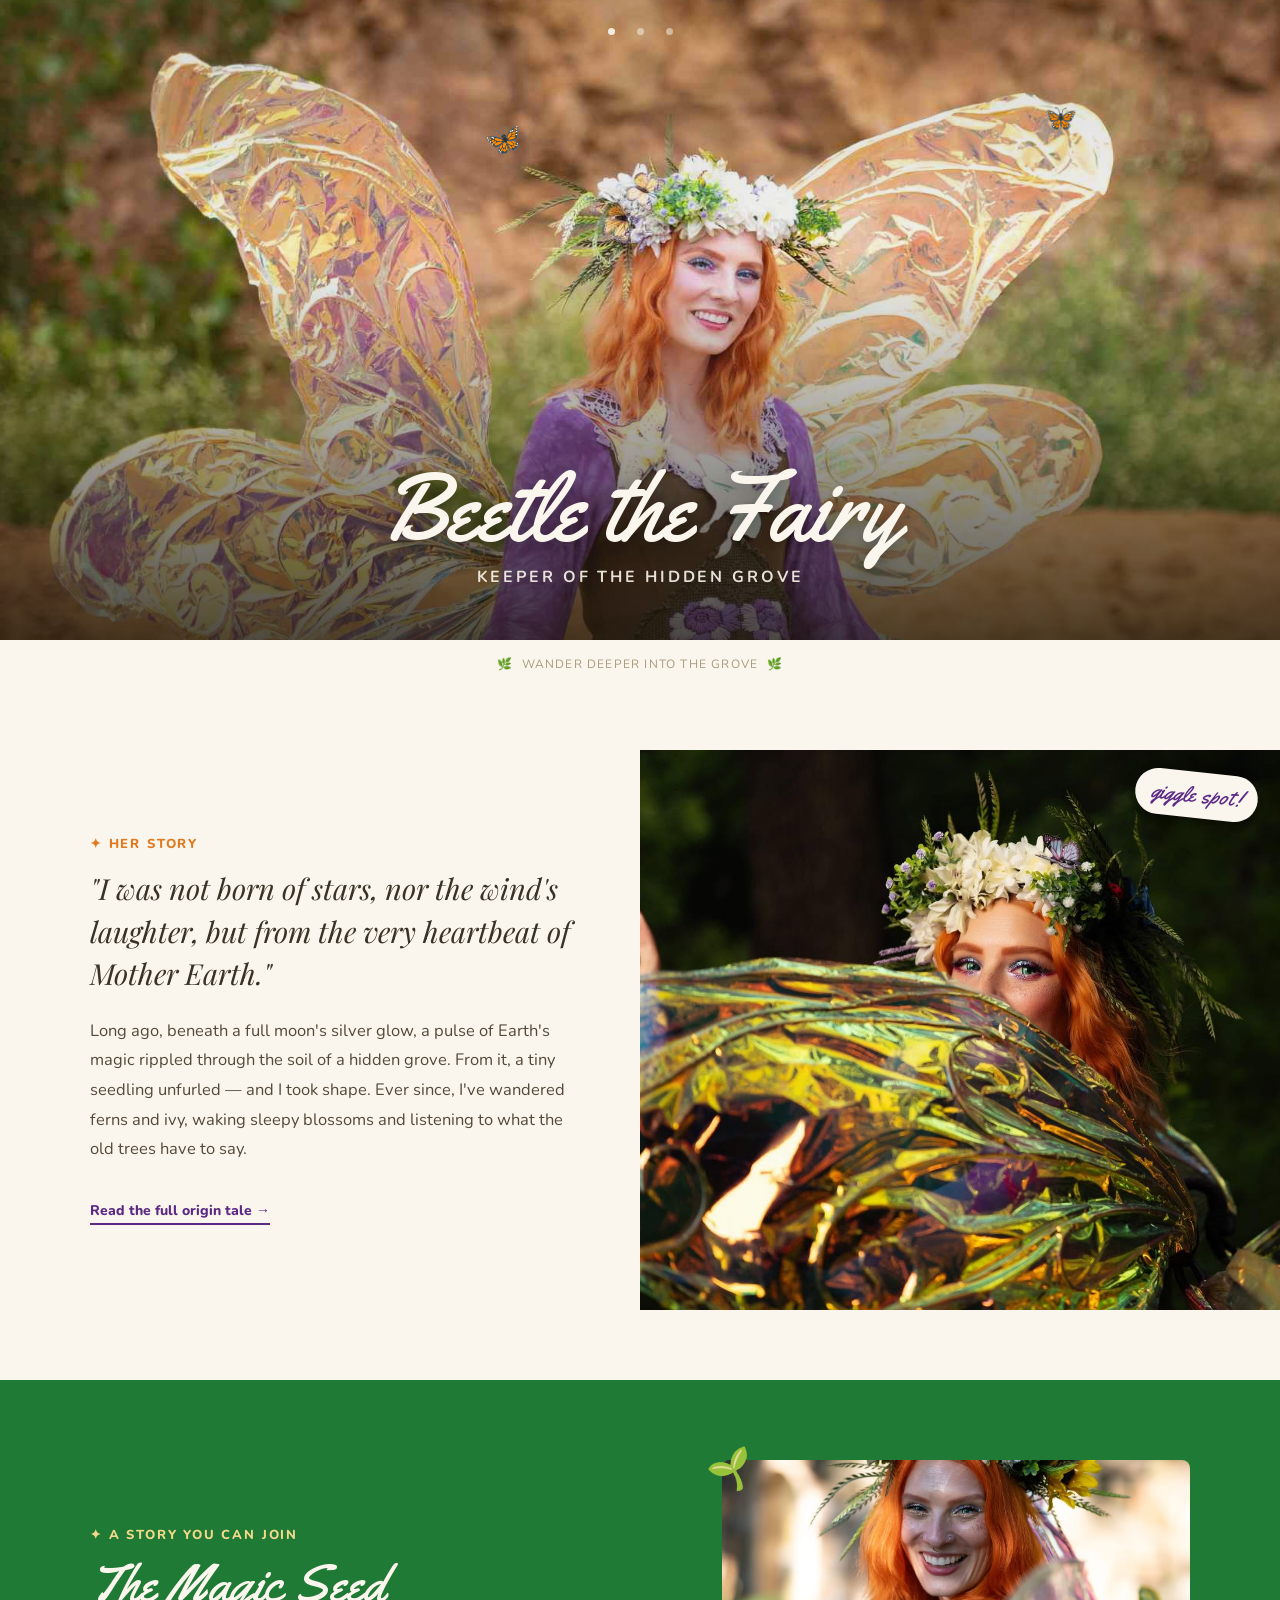
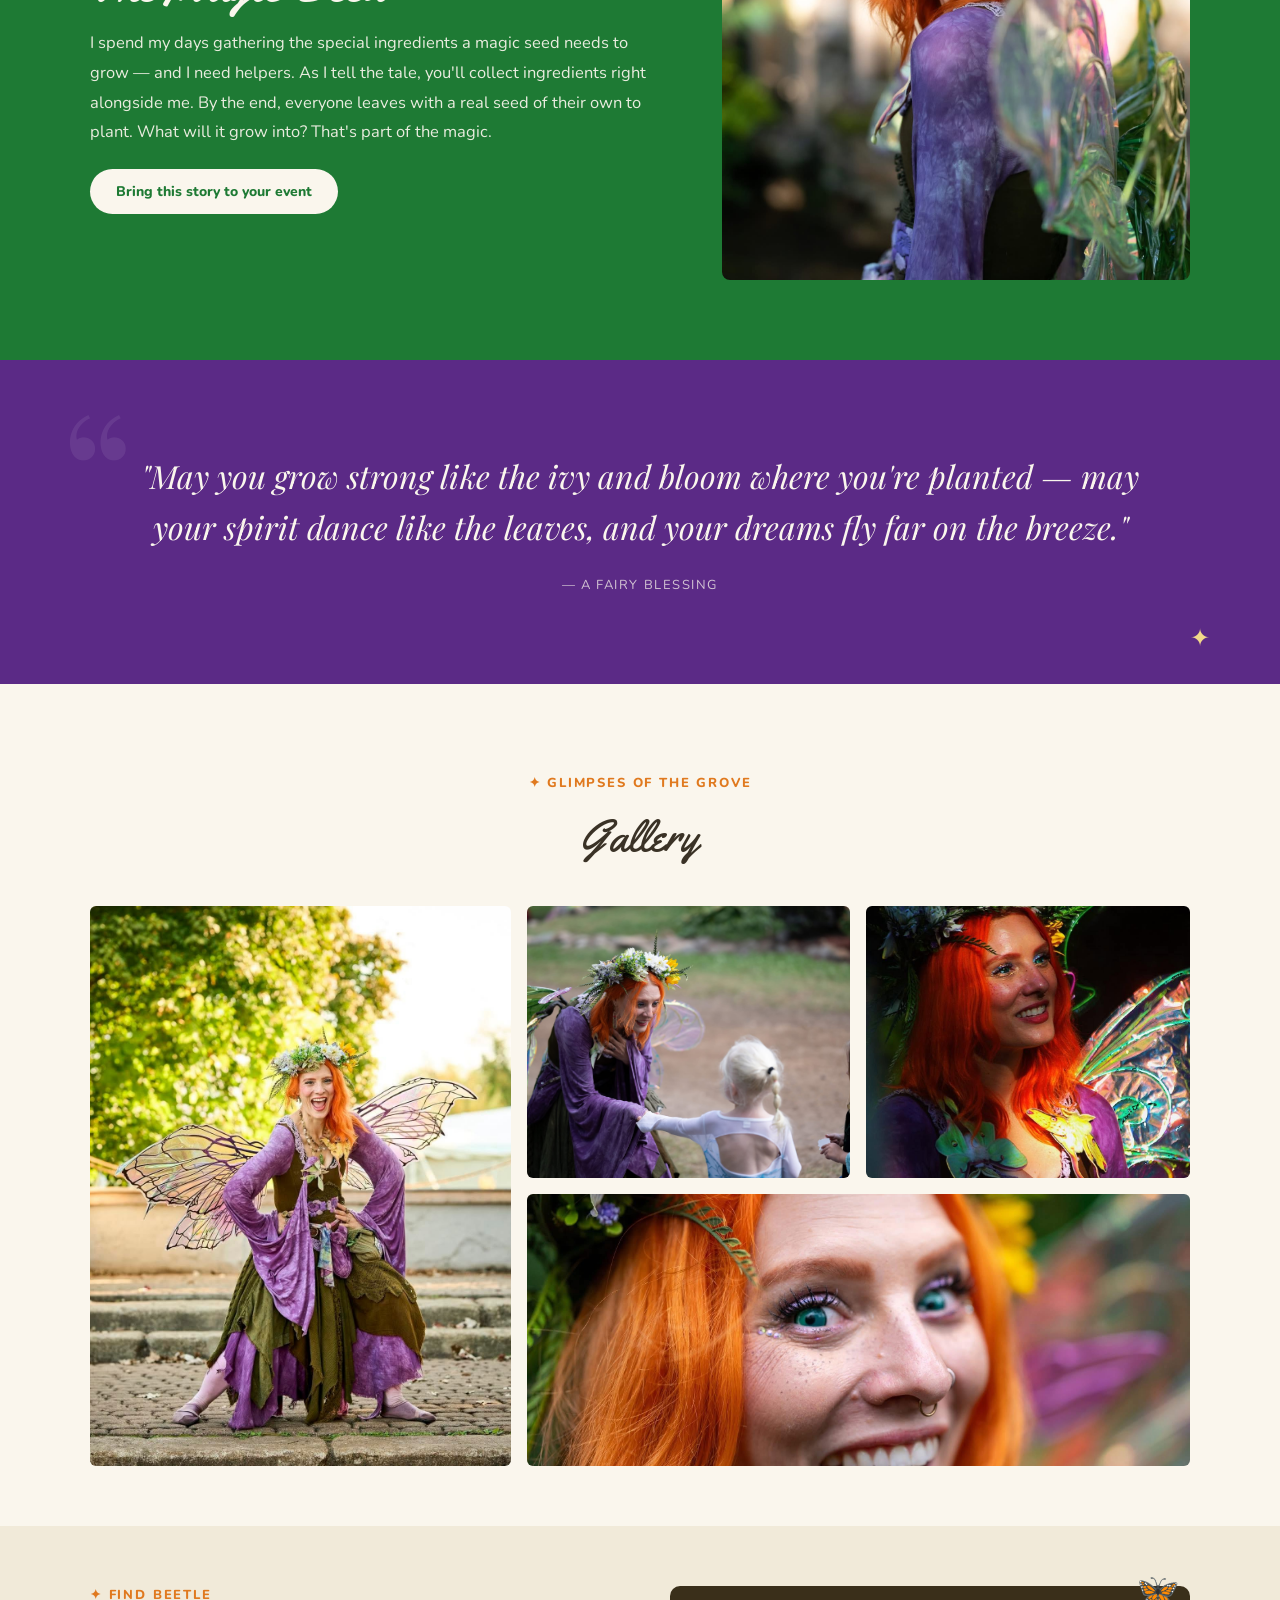
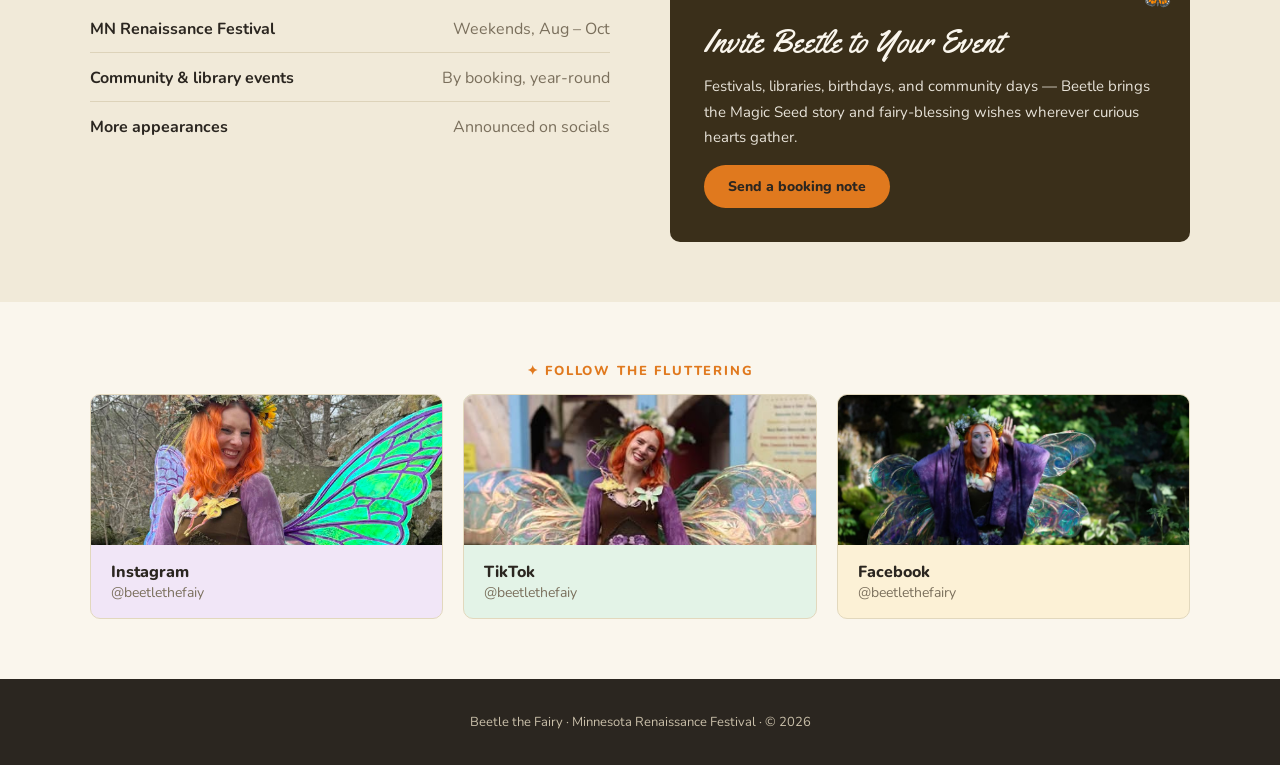
==== index.html @ 069ddfd3 "Initial commit" ====
<!DOCTYPE html>
<html lang="en">
<head>
<meta charset="utf-8">
<meta name="viewport" content="width=device-width, initial-scale=1">
<title>Beetle the Fairy · Keeper of the Hidden Grove</title>
<meta name="description" content="Beetle the Fairy — a whimsical storybook character at the Minnesota Renaissance Festival. Meet Beetle, join the Magic Seed story, and book her for your event.">
<link rel="preconnect" href="https://fonts.googleapis.com">
<link href="https://fonts.googleapis.com/css2?family=Yellowtail&family=Nunito:wght@400;600;700;800&family=Playfair+Display:ital@1&display=swap" rel="stylesheet">
<link rel="stylesheet" href="style.css">
</head>
<body>

<section class="hero">
  <img class="hero__bg" src="assets/beetle-wings.jpg" alt="Beetle the Fairy among ferns and wings">
  <div class="hero__overlay"></div>
  <div class="hero__dots">
    <span class="hero__dot" style="opacity:.9"></span>
    <span class="hero__dot" style="opacity:.5"></span>
    <span class="hero__dot" style="opacity:.5"></span>
  </div>

  <div class="butterfly" data-butterfly="1" style="top:120px; left:38%; font-size:30px;">
    <span class="butterfly__inner" style="transform:rotate(-10deg); animation:flutter 7.5s ease-in-out infinite .3s;">🦋</span>
  </div>
  <div class="butterfly" data-butterfly="2" style="top:100px; right:16%; font-size:26px;">
    <span class="butterfly__inner" style="transform:rotate(12deg); animation:flutter 8.2s ease-in-out infinite .8s;">🦋</span>
  </div>

  <div class="hero__text">
    <div class="hero__title">Beetle the Fairy</div>
    <div class="hero__subtitle">Keeper of the Hidden Grove</div>
  </div>
</section>

<div class="divider">
  <span>🌿</span>&nbsp; wander deeper into the grove &nbsp;<span>🌿</span>
</div>

<section class="story">
  <div class="story__left">
    <div class="eyebrow eyebrow--orange">✦ Her Story</div>
    <div class="story__quote">"I was not born of stars, nor the wind's laughter, but from the very heartbeat of Mother Earth."</div>
    <p class="story__body">Long ago, beneath a full moon's silver glow, a pulse of Earth's magic rippled through the soil of a hidden grove. From it, a tiny seedling unfurled — and I took shape. Ever since, I've wandered ferns and ivy, waking sleepy blossoms and listening to what the old trees have to say.</p>
    <a href="origin.html" class="link-underline">Read the full origin tale &rarr;</a>
  </div>
  <div class="story__right">
    <img class="story__img" src="assets/beetle-story.jpg" alt="Beetle the Fairy in profile among the ferns">
    <div class="story__badge">giggle spot!</div>
  </div>
</section>

<section class="seed">
  <div class="seed__left">
    <div class="eyebrow eyebrow--gold">✦ A Story You Can Join</div>
    <h2 class="seed__heading">The Magic Seed</h2>
    <p class="seed__body">I spend my days gathering the special ingredients a magic seed needs to grow — and I need helpers. As I tell the tale, you'll collect ingredients right alongside me. By the end, everyone leaves with a real seed of their own to plant. What will it grow into? That's part of the magic.</p>
    <a href="#booking" class="pill pill--cream">Bring this story to your event</a>
  </div>
  <div class="seed__right">
    <img class="seed__img" src="assets/beetle-side.jpg" alt="Beetle the Fairy telling the Magic Seed story">
    <div class="seed__icon">🌱</div>
  </div>
</section>

<section class="blessing">
  <div class="blessing__quote-mark">&ldquo;</div>
  <div class="blessing__sparkle">✦</div>
  <div class="blessing__text">"May you grow strong like the ivy and bloom where you're planted — may your spirit dance like the leaves, and your dreams fly far on the breeze."</div>
  <div class="blessing__attribution">— A Fairy Blessing</div>
</section>

<section class="gallery">
  <div class="eyebrow eyebrow--orange" style="text-align:center;">✦ Glimpses of the Grove</div>
  <h2 class="gallery__heading">Gallery</h2>
  <div class="gallery__grid">
    <button type="button" class="gallery__item gallery__item--a" data-lightbox-trigger>
      <img class="gallery__img" src="assets/beetle-fullbody.jpg" alt="Beetle the Fairy, full costume">
    </button>
    <button type="button" class="gallery__item gallery__item--b" data-lightbox-trigger>
      <img class="gallery__img" src="assets/beetle-elsa.jpg" alt="Beetle the Fairy with a young guest">
    </button>
    <button type="button" class="gallery__item gallery__item--c" data-lightbox-trigger>
      <img class="gallery__img" src="assets/beetle-profile.jpg" alt="Beetle the Fairy, profile portrait">
    </button>
    <button type="button" class="gallery__item gallery__item--d" data-lightbox-trigger>
      <img class="gallery__img" src="assets/beetle-side2.jpg" alt="Beetle the Fairy among the trees">
    </button>
  </div>
</section>

<div class="lightbox" id="lightbox" role="dialog" aria-modal="true" aria-label="Gallery image viewer" hidden>
  <button type="button" class="lightbox__close" id="lightbox-close" aria-label="Close">&times;</button>
  <button type="button" class="lightbox__nav lightbox__nav--prev" id="lightbox-prev" aria-label="Previous image">&larr;</button>
  <img class="lightbox__img" id="lightbox-img" src="" alt="">
  <button type="button" class="lightbox__nav lightbox__nav--next" id="lightbox-next" aria-label="Next image">&rarr;</button>
</div>

<section class="find">
  <div class="find__left">
    <div class="eyebrow eyebrow--orange">✦ Find Beetle</div>
    <div class="find__list">
      <div class="find__row">
        <span class="find__label">MN Renaissance Festival</span>
        <span class="find__value">Weekends, Aug – Oct</span>
      </div>
      <div class="find__row">
        <span class="find__label">Community &amp; library events</span>
        <span class="find__value">By booking, year-round</span>
      </div>
      <div class="find__row find__row--last">
        <span class="find__label">More appearances</span>
        <span class="find__value">Announced on socials</span>
      </div>
    </div>
  </div>
  <div class="booking" id="booking">
    <div class="butterfly" data-butterfly="3" style="top:-18px; right:14px; font-size:34px;">
      <span class="butterfly__inner" style="transform:rotate(14deg); animation:flutter 7.8s ease-in-out infinite;">🦋</span>
    </div>
    <div class="booking__heading">Invite Beetle to Your Event</div>
    <p class="booking__body">Festivals, libraries, birthdays, and community days — Beetle brings the Magic Seed story and fairy-blessing wishes wherever curious hearts gather.</p>
    <a href="#" id="booking-cta" class="pill pill--orange">Send a booking note</a>
  </div>
</section>

<section class="social">
  <div class="eyebrow eyebrow--orange" style="text-align:center;">✦ Follow the Fluttering</div>
  <div class="social__grid">
    <a href="#" id="social-instagram" class="social__card">
      <img src="assets/beetle-social-instagram.jpg" alt="Beetle the Fairy on Instagram">
      <div class="social__info">
        <div class="social__platform">Instagram</div>
        <div class="social__handle" id="social-instagram-handle"></div>
      </div>
    </a>
    <a href="#" id="social-tiktok" class="social__card">
      <img src="assets/beetle-social-tiktok.jpg" alt="Beetle the Fairy on TikTok">
      <div class="social__info">
        <div class="social__platform">TikTok</div>
        <div class="social__handle" id="social-tiktok-handle"></div>
      </div>
    </a>
    <a href="#" id="social-facebook" class="social__card">
      <img src="assets/beetle-social-facebook.jpg" alt="Beetle the Fairy on Facebook">
      <div class="social__info">
        <div class="social__platform">Facebook</div>
        <div class="social__handle" id="social-facebook-handle"></div>
      </div>
    </a>
  </div>
</section>

<footer class="footer">Beetle the Fairy &middot; Minnesota Renaissance Festival &middot; © 2026</footer>

<script src="config.js"></script>
<script src="script.js"></script>
</body>
</html>
---- style.css ----
:root {
  --cream: #FAF6ED;
  --body-text: #2B2620;
  --muted-1: #54493a;
  --muted-2: #7a6f5c;
  --muted-3: #a89a7c;
  --purple: #5B2A86;
  --orange: #E0791E;
  --green: #1E7A34;
  --gold: #F2D98A;
  --wood: #3a2f1a;
  --warm-gray: #F1EAD9;
  --hairline: #ddd3ba;
  --border: #e2d8bd;
  --footer-bg: #2B2620;
  --footer-text: #c9bfa9;
}

* { box-sizing: border-box; }

body {
  margin: 0;
  background: var(--cream);
  color: var(--body-text);
  font-family: 'Nunito', sans-serif;
  overflow-x: hidden;
}

a { color: var(--purple); text-decoration: none; }
a:hover { color: var(--orange); }

img { display: block; max-width: 100%; }

.eyebrow {
  font-size: 13px;
  letter-spacing: .14em;
  text-transform: uppercase;
  font-weight: 800;
  margin-bottom: 14px;
}
.eyebrow--orange { color: var(--orange); }
.eyebrow--gold { color: var(--gold); }

.pill {
  display: inline-block;
  font-weight: 800;
  font-size: 14px;
  padding: 13px 26px;
  border-radius: 100px;
  transition: transform .2s ease;
}
.pill--cream { background: var(--cream); color: var(--green); }
.pill--orange { background: var(--orange); color: var(--body-text); padding: 12px 24px; }
.pill--cream:hover { transform: scale(1.06) rotate(-2deg); color: var(--green); }
.pill--orange:hover { transform: scale(1.06) rotate(2deg); color: var(--body-text); }

.link-underline {
  display: inline-block;
  margin-top: 20px;
  font-weight: 800;
  font-size: 14px;
  color: var(--purple);
  border-bottom: 2px solid var(--purple);
  padding-bottom: 3px;
}
.link-underline:hover { color: var(--orange); border-bottom-color: var(--orange); }

/* Animations */
@keyframes twinkle {
  0%, 100% { opacity: .25; transform: scale(.8) rotate(0deg); }
  50% { opacity: 1; transform: scale(1.15) rotate(20deg); }
}
@keyframes bob {
  0%, 100% { transform: translateY(0) rotate(-4deg); }
  50% { transform: translateY(-8px) rotate(4deg); }
}
@keyframes flutter {
  0%   { transform: translate(0,0)       rotate(-6deg) scaleX(1); }
  12%  { transform: translate(3px,-10px) rotate(2deg)  scaleX(.82); }
  24%  { transform: translate(8px,-16px) rotate(8deg)  scaleX(1); }
  38%  { transform: translate(6px,-8px)  rotate(-3deg) scaleX(.85); }
  50%  { transform: translate(10px,-22px) rotate(6deg) scaleX(1); }
  64%  { transform: translate(4px,-14px) rotate(-8deg) scaleX(.82); }
  78%  { transform: translate(-2px,-20px) rotate(3deg) scaleX(1); }
  90%  { transform: translate(2px,-6px)  rotate(-4deg) scaleX(.9); }
  100% { transform: translate(0,0)       rotate(-6deg) scaleX(1); }
}
@keyframes flyAway {
  0%   { transform: translate(0,0)        rotate(0deg);  opacity: 1; }
  15%  { transform: translate(24px,-26px)  rotate(12deg); opacity: 1; }
  30%  { transform: translate(50px,-68px)  rotate(-10deg); opacity: 1; }
  45%  { transform: translate(75px,-118px) rotate(16deg); opacity: .95; }
  60%  { transform: translate(115px,-175px) rotate(-6deg); opacity: .85; }
  75%  { transform: translate(165px,-235px) rotate(20deg); opacity: .55; }
  90%  { transform: translate(220px,-300px) rotate(-8deg); opacity: .22; }
  100% { transform: translate(280px,-360px) rotate(28deg); opacity: 0; }
}

/* Butterfly interaction */
.butterfly {
  position: absolute;
  cursor: pointer;
  animation: none;
}
.butterfly__inner {
  display: inline-block;
  transform-origin: 50% 60%;
}
.butterfly.flown {
  pointer-events: none;
  cursor: default;
  animation: flyAway 2.6s ease-in forwards;
}
.butterfly.flown .butterfly__inner {
  animation: flutter .9s ease-in-out infinite !important;
}

/* Hero */
.hero {
  position: relative;
  height: 640px;
  background: var(--wood);
  overflow: hidden;
}
.hero__bg {
  position: absolute;
  inset: 0;
  width: 100%;
  height: 100%;
  object-fit: cover;
  object-position: 50% 20%;
}
.hero__overlay {
  position: absolute;
  inset: 0;
  background: linear-gradient(180deg, rgba(20,15,5,.15) 0%, rgba(20,15,5,.05) 40%, rgba(20,15,5,.75) 100%);
}
.hero__dots {
  position: absolute;
  top: 28px;
  left: 0;
  right: 0;
  display: flex;
  justify-content: center;
  gap: 22px;
}
.hero__dot {
  width: 7px;
  height: 7px;
  border-radius: 50%;
  background: var(--cream);
}
.hero__text {
  position: absolute;
  bottom: 52px;
  left: 0;
  right: 0;
  text-align: center;
  color: var(--cream);
}
.hero__title {
  font-family: 'Yellowtail', cursive;
  font-size: 96px;
  line-height: 1;
  text-shadow: 0 4px 18px rgba(0,0,0,.35);
}
.hero__subtitle {
  font-size: 16px;
  letter-spacing: .18em;
  text-transform: uppercase;
  font-weight: 700;
  margin-top: 10px;
  opacity: .9;
}

/* Divider */
.divider {
  text-align: center;
  padding: 16px 0 8px;
  font-size: 12px;
  letter-spacing: .1em;
  color: var(--muted-3);
  text-transform: uppercase;
}

/* Her Story */
.story {
  display: grid;
  grid-template-columns: 1fr 1fr;
  padding: 70px 0;
  align-items: center;
}
.story__left { padding: 0 70px 0 90px; }
.story__quote {
  font-family: 'Playfair Display', serif;
  font-style: italic;
  font-size: 29px;
  line-height: 1.45;
  color: #3a3226;
}
.story__body {
  font-size: 16.5px;
  line-height: 1.8;
  color: var(--muted-1);
  margin-top: 22px;
}
.story__right { position: relative; overflow: hidden; }
.story__img {
  width: 100%;
  height: 560px;
  object-fit: cover;
  transition: transform .5s ease;
}
.story__right:hover .story__img { transform: scale(1.04) rotate(-1deg); }
.story__badge {
  position: absolute;
  top: 22px;
  right: 22px;
  background: var(--cream);
  color: var(--purple);
  font-family: 'Yellowtail', cursive;
  font-size: 22px;
  padding: 8px 16px;
  border-radius: 100px;
  transform: rotate(6deg);
  box-shadow: 0 6px 16px rgba(0,0,0,.2);
}

/* Magic Seed */
.seed {
  background: var(--green);
  color: var(--cream);
  padding: 80px 90px;
  display: grid;
  grid-template-columns: 1.1fr .9fr;
  gap: 60px;
  align-items: center;
}
.seed__heading {
  font-family: 'Yellowtail', cursive;
  font-weight: normal;
  font-size: 52px;
  line-height: 1;
  margin: 0 0 18px;
}
.seed__body { font-size: 16.5px; line-height: 1.8; opacity: .92; margin: 0; }
.seed__left .pill { margin-top: 22px; }
.seed__right { position: relative; }
.seed__img { width: 100%; height: 420px; object-fit: cover; border-radius: 8px; }
.seed__icon {
  position: absolute;
  top: -14px;
  left: -14px;
  font-size: 38px;
  transform: rotate(-18deg);
  animation: bob 3s ease-in-out infinite;
}

/* Blessing */
.blessing {
  background: var(--purple);
  color: var(--cream);
  text-align: center;
  padding: 90px 140px;
  position: relative;
  overflow: hidden;
}
.blessing__quote-mark {
  position: absolute;
  top: 20px;
  left: 60px;
  font-family: 'Playfair Display', serif;
  font-size: 180px;
  color: rgba(255,255,255,.08);
  line-height: 1;
}
.blessing__sparkle {
  position: absolute;
  bottom: 30px;
  right: 70px;
  font-size: 24px;
  color: var(--gold);
  animation: twinkle 3s ease-in-out infinite;
}
.blessing__text {
  font-family: 'Playfair Display', serif;
  font-style: italic;
  font-size: 32px;
  line-height: 1.6;
  position: relative;
}
.blessing__attribution {
  margin-top: 24px;
  font-size: 13px;
  letter-spacing: .12em;
  text-transform: uppercase;
  opacity: .75;
  position: relative;
}

/* Gallery */
.gallery { padding: 90px 90px 60px; }
.gallery__heading {
  font-family: 'Yellowtail', cursive;
  font-weight: normal;
  font-size: 44px;
  text-align: center;
  color: #3a3226;
  margin: 0 0 40px;
}
.gallery__grid {
  display: grid;
  grid-template-columns: 1.3fr 1fr 1fr;
  grid-template-rows: 1fr 1fr;
  gap: 16px;
  height: 560px;
}
.gallery__item {
  display: block;
  width: 100%;
  height: 100%;
  min-height: 0;
  padding: 0;
  border: 0;
  background: none;
  border-radius: 6px;
  overflow: hidden;
  cursor: pointer;
}
.gallery__img {
  width: 100%;
  height: 100%;
  min-height: 0;
  object-fit: cover;
  display: block;
  transition: transform .35s ease;
}
.gallery__item--a { grid-row: 1 / 3; }
.gallery__item--d { grid-column: 2 / 4; }
.gallery__item--a:hover .gallery__img { transform: scale(1.03) rotate(-1deg); }
.gallery__item--b:hover .gallery__img { transform: scale(1.05) rotate(1deg); }
.gallery__item--c:hover .gallery__img { transform: scale(1.05) rotate(-1deg); }
.gallery__item--d:hover .gallery__img { transform: scale(1.02) rotate(.5deg); }

/* Lightbox */
.lightbox {
  position: fixed;
  inset: 0;
  z-index: 1000;
  display: flex;
  align-items: center;
  justify-content: center;
  background: rgba(20,15,5,.9);
  animation: lightboxFade .2s ease;
}
.lightbox[hidden] { display: none; }
@keyframes lightboxFade {
  from { opacity: 0; }
  to { opacity: 1; }
}
.lightbox__img {
  max-width: min(88vw, 1100px);
  max-height: 86vh;
  border-radius: 6px;
  box-shadow: 0 20px 60px rgba(0,0,0,.5);
}
.lightbox__close,
.lightbox__nav {
  position: absolute;
  border: 0;
  background: rgba(250,246,237,.12);
  color: var(--cream);
  cursor: pointer;
  display: flex;
  align-items: center;
  justify-content: center;
  transition: background .2s ease, transform .2s ease;
}
.lightbox__close:hover,
.lightbox__nav:hover {
  background: rgba(250,246,237,.24);
}
.lightbox__close {
  top: 24px;
  right: 24px;
  width: 44px;
  height: 44px;
  border-radius: 50%;
  font-size: 30px;
  line-height: 1;
}
.lightbox__nav {
  top: 50%;
  transform: translateY(-50%);
  width: 52px;
  height: 52px;
  border-radius: 50%;
  font-size: 24px;
}
.lightbox__nav:hover { transform: translateY(-50%) scale(1.08); }
.lightbox__nav--prev { left: 24px; }
.lightbox__nav--next { right: 24px; }

/* Find + Booking */
.find {
  padding: 60px 90px;
  background: var(--warm-gray);
  display: grid;
  grid-template-columns: 1fr 1fr;
  gap: 60px;
}
.find__list { display: flex; flex-direction: column; gap: 14px; }
.find__row {
  display: flex;
  justify-content: space-between;
  border-bottom: 1px solid var(--hairline);
  padding-bottom: 12px;
}
.find__row--last { border-bottom: none; padding-bottom: 0; }
.find__label { font-weight: 700; }
.find__value { color: var(--muted-2); }

.booking {
  background: var(--wood);
  color: var(--cream);
  border-radius: 10px;
  padding: 34px;
  position: relative;
  overflow: visible;
}
.booking__heading {
  font-family: 'Yellowtail', cursive;
  font-size: 32px;
  margin-bottom: 10px;
}
.booking__body { font-size: 15px; line-height: 1.7; opacity: .9; margin: 0; }
.booking .pill { margin-top: 14px; }

/* Social */
.social { padding: 60px 90px; text-align: center; }
.social__grid {
  display: grid;
  grid-template-columns: 1fr 1fr 1fr;
  gap: 20px;
}
.social__card {
  color: inherit;
  border: 1px solid var(--border);
  border-radius: 10px;
  overflow: hidden;
  background: var(--cream);
  display: block;
  transition: transform .25s ease;
}
.social__card:hover { transform: translateY(-5px) rotate(-1deg); }
.social__grid a:nth-child(2):hover { transform: translateY(-5px) rotate(1deg); }
.social__grid a:nth-child(1) { background: #F1E6F7; }
.social__grid a:nth-child(2) { background: #E3F3E7; }
.social__grid a:nth-child(3) { background: #FCF1D6; }
.social__card img { width: 100%; height: 150px; object-fit: cover; }
.social__info { padding: 16px 20px; text-align: left; }
.social__platform { font-weight: 800; }
.social__handle { color: var(--muted-2); font-size: 14px; }

/* Footer */
.footer {
  background: var(--footer-bg);
  color: var(--footer-text);
  text-align: center;
  padding: 34px;
  font-size: 13px;
}

/* Origin page */
.page-header {
  padding: 60px 90px 20px;
  text-align: center;
}
.page-header__back {
  display: inline-block;
  margin-bottom: 24px;
  font-weight: 800;
  font-size: 14px;
}
.page-header__title {
  font-family: 'Yellowtail', cursive;
  font-size: 64px;
  color: #3a3226;
  margin: 0;
}
.origin-body {
  max-width: 720px;
  margin: 0 auto;
  padding: 20px 90px 90px;
  font-size: 16.5px;
  line-height: 1.8;
  color: var(--muted-1);
}
.origin-body p { margin: 0 0 22px; }
.origin-body .story__quote { margin-bottom: 30px; }

/* Tablet: social cards go horizontal, photo on the left */
@media (min-width: 769px) and (max-width: 1024px) {
  .social__grid { grid-template-columns: 1fr 1fr; gap: 16px; }
  .social__card { display: flex; flex-direction: row; height: 140px; }
  .social__card img { width: 140px; height: 100%; flex-shrink: 0; }
  .social__info { flex: 1; display: flex; flex-direction: column; justify-content: center; min-width: 0; }
}

/* Responsive */
@media (max-width: 768px) {
  .hero { height: 480px; }
  .hero__title { font-size: 52px; }
  .hero__subtitle { font-size: 13px; }
  .hero__text { bottom: 32px; }

  .story,
  .seed,
  .find {
    grid-template-columns: 1fr;
  }
  .story__left { padding: 0 24px 32px; }
  .story__right { order: -1; }
  .story__img { height: 320px; }

  .seed { padding: 48px 24px; gap: 32px; }
  .seed__heading { font-size: 38px; }
  .seed__img { height: 280px; }

  .blessing { padding: 60px 24px; }
  .blessing__text { font-size: 24px; }
  .blessing__quote-mark { font-size: 110px; }

  .gallery { padding: 48px 20px 40px; }
  .gallery__grid {
    grid-template-columns: 1fr 1fr;
    grid-template-rows: auto auto auto;
    height: auto;
  }
  .gallery__item { height: 220px; }
  .gallery__item--a { grid-row: auto; grid-column: 1 / 3; }
  .gallery__item--d { grid-column: 1 / 3; }

  .lightbox__nav { font-size: 22px; width: 40px; height: 40px; }
  .lightbox__close { font-size: 28px; }

  .find { padding: 40px 24px; gap: 40px; }

  .social { padding: 40px 20px; }
  .social__grid { grid-template-columns: 1fr; gap: 14px; }
  .social__card { display: flex; flex-direction: row; height: 110px; }
  .social__card img { width: 110px; height: 100%; flex-shrink: 0; }
  .social__info { flex: 1; display: flex; flex-direction: column; justify-content: center; min-width: 0; padding: 12px 16px; }

  .page-header, .origin-body { padding-left: 24px; padding-right: 24px; }
  .page-header__title { font-size: 44px; }
}
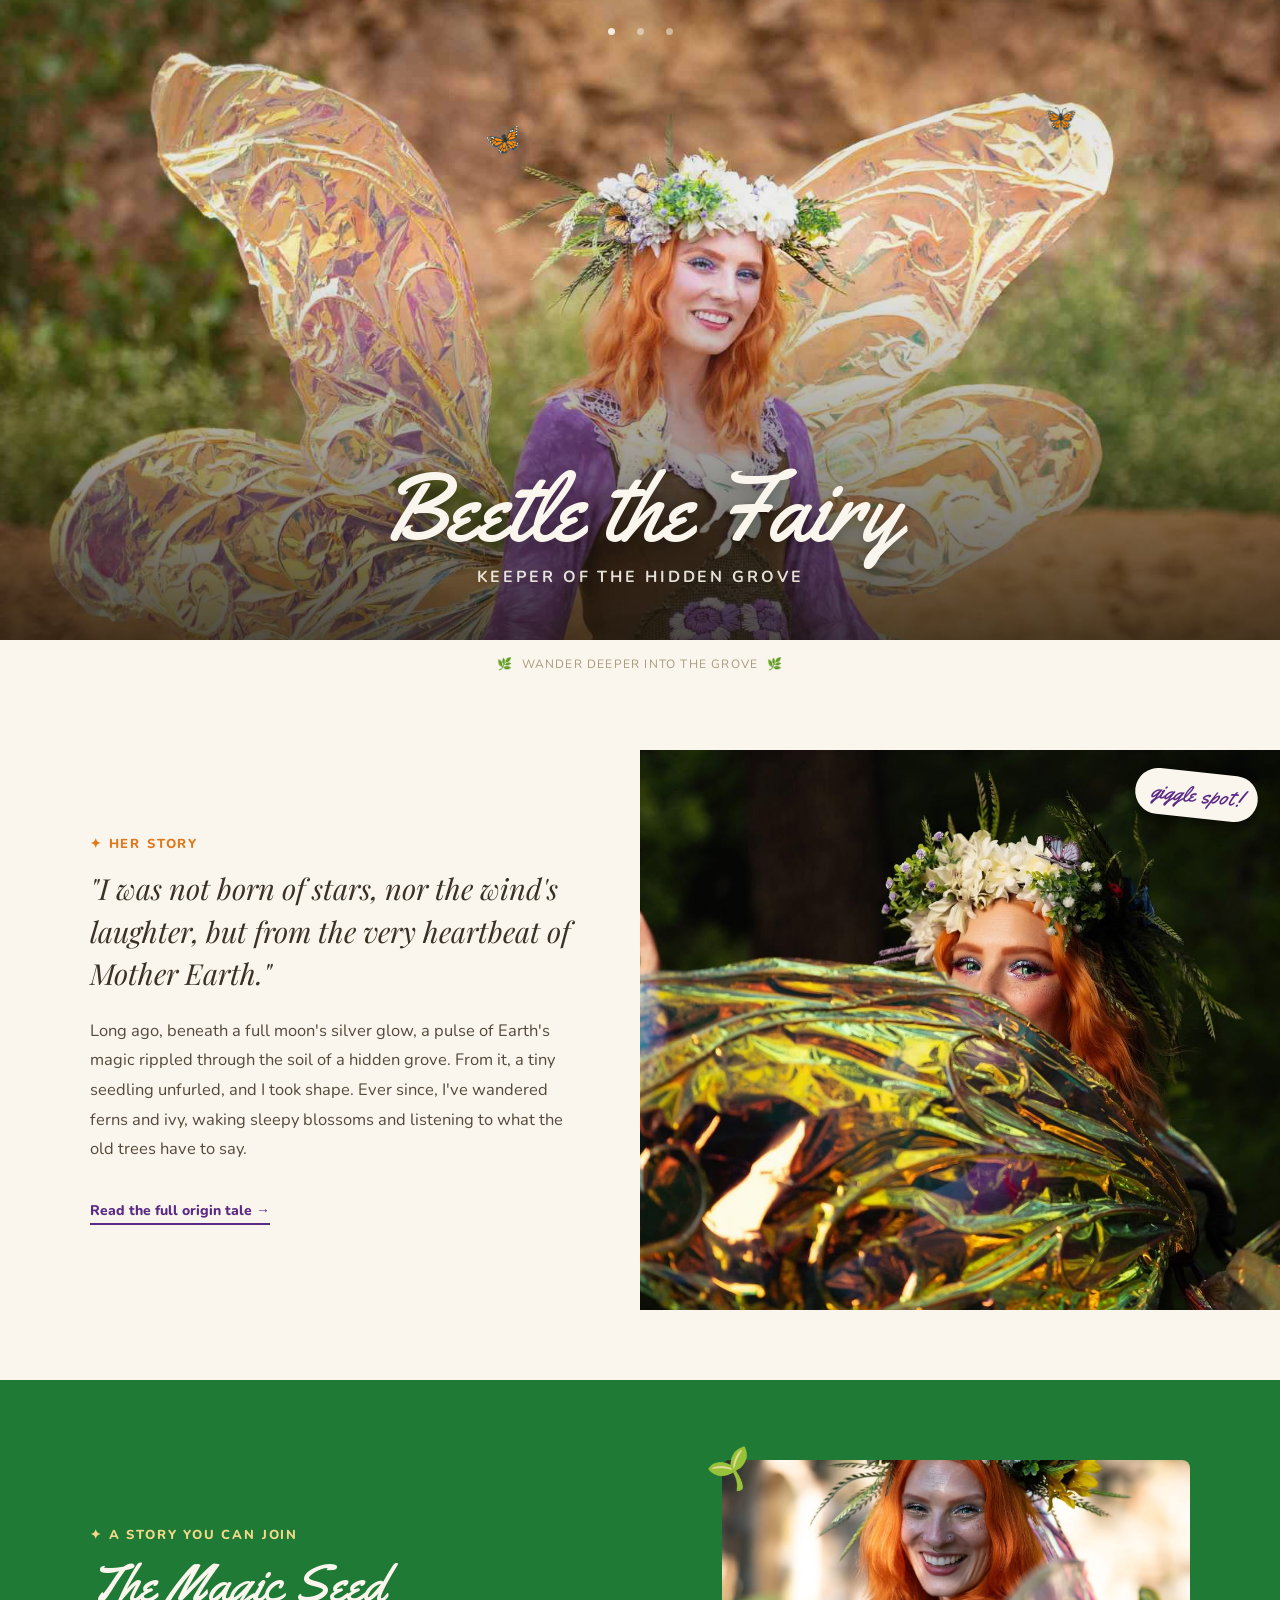
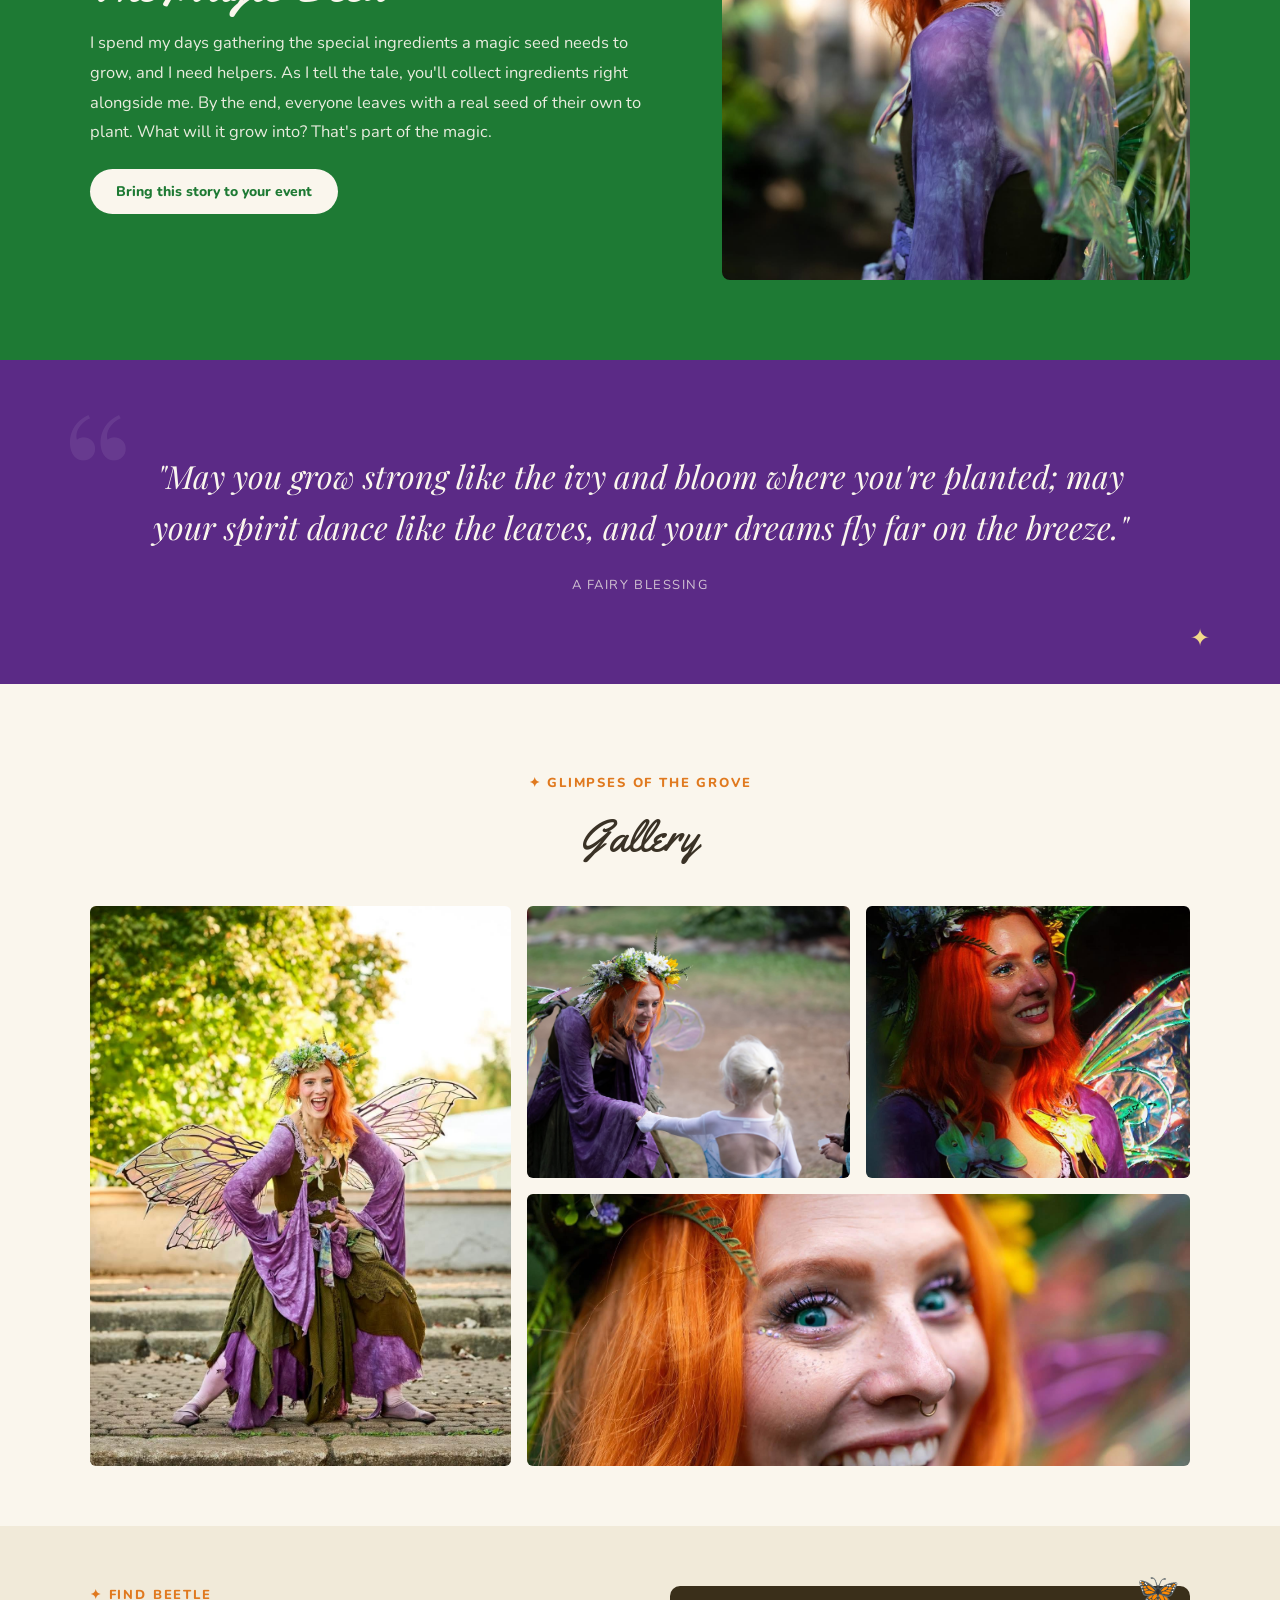
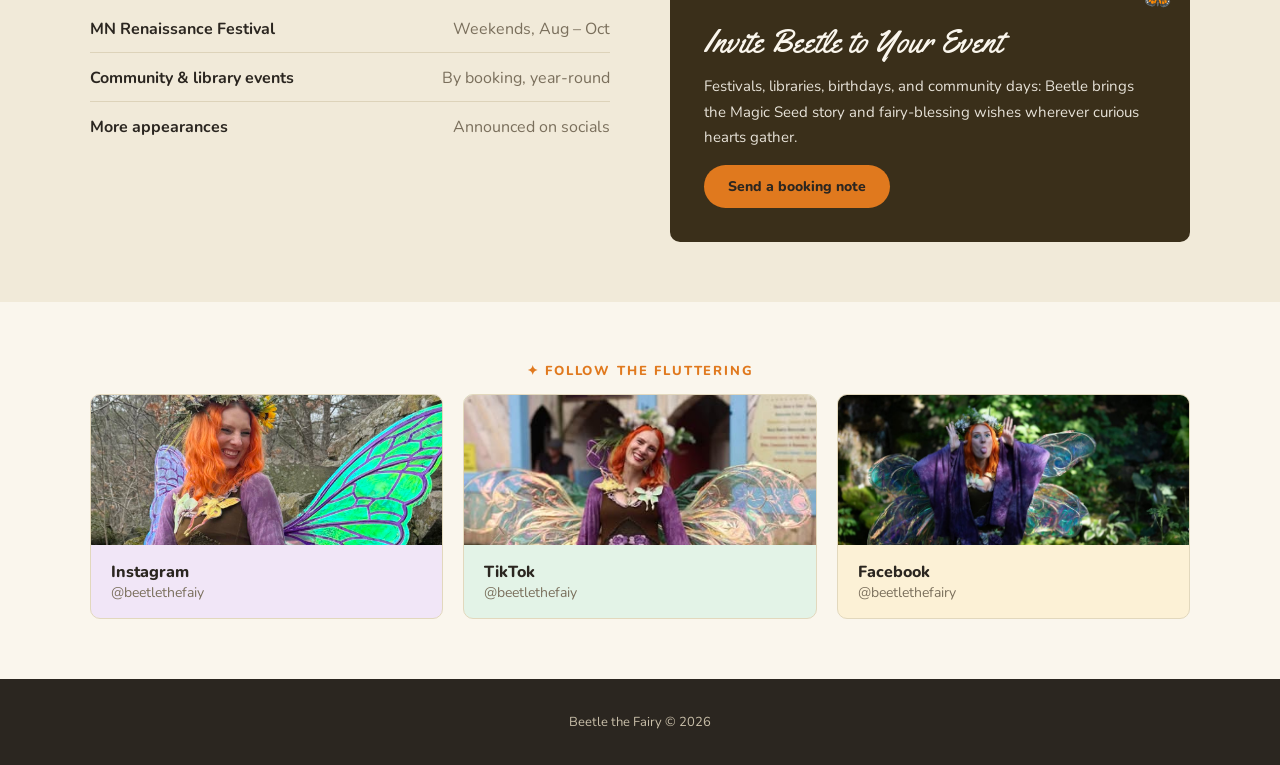
==== commit 893e33aa: "Color Tweeks" ====
--- a/index.html
+++ b/index.html
@@ -4,7 +4,7 @@
 <meta charset="utf-8">
 <meta name="viewport" content="width=device-width, initial-scale=1">
 <title>Beetle the Fairy · Keeper of the Hidden Grove</title>
-<meta name="description" content="Beetle the Fairy — a whimsical storybook character at the Minnesota Renaissance Festival. Meet Beetle, join the Magic Seed story, and book her for your event.">
+<meta name="description" content="Beetle the Fairy, a whimsical storybook character at the Minnesota Renaissance Festival. Meet Beetle, join the Magic Seed story, and book her for your event.">
 <link rel="preconnect" href="https://fonts.googleapis.com">
 <link href="https://fonts.googleapis.com/css2?family=Yellowtail&family=Nunito:wght@400;600;700;800&family=Playfair+Display:ital@1&display=swap" rel="stylesheet">
 <link rel="stylesheet" href="style.css">
@@ -41,7 +41,7 @@
   <div class="story__left">
     <div class="eyebrow eyebrow--orange">✦ Her Story</div>
     <div class="story__quote">"I was not born of stars, nor the wind's laughter, but from the very heartbeat of Mother Earth."</div>
-    <p class="story__body">Long ago, beneath a full moon's silver glow, a pulse of Earth's magic rippled through the soil of a hidden grove. From it, a tiny seedling unfurled — and I took shape. Ever since, I've wandered ferns and ivy, waking sleepy blossoms and listening to what the old trees have to say.</p>
+    <p class="story__body">Long ago, beneath a full moon's silver glow, a pulse of Earth's magic rippled through the soil of a hidden grove. From it, a tiny seedling unfurled, and I took shape. Ever since, I've wandered ferns and ivy, waking sleepy blossoms and listening to what the old trees have to say.</p>
     <a href="origin.html" class="link-underline">Read the full origin tale &rarr;</a>
   </div>
   <div class="story__right">
@@ -54,7 +54,7 @@
   <div class="seed__left">
     <div class="eyebrow eyebrow--gold">✦ A Story You Can Join</div>
     <h2 class="seed__heading">The Magic Seed</h2>
-    <p class="seed__body">I spend my days gathering the special ingredients a magic seed needs to grow — and I need helpers. As I tell the tale, you'll collect ingredients right alongside me. By the end, everyone leaves with a real seed of their own to plant. What will it grow into? That's part of the magic.</p>
+    <p class="seed__body">I spend my days gathering the special ingredients a magic seed needs to grow, and I need helpers. As I tell the tale, you'll collect ingredients right alongside me. By the end, everyone leaves with a real seed of their own to plant. What will it grow into? That's part of the magic.</p>
     <a href="#booking" class="pill pill--cream">Bring this story to your event</a>
   </div>
   <div class="seed__right">
@@ -66,8 +66,8 @@
 <section class="blessing">
   <div class="blessing__quote-mark">&ldquo;</div>
   <div class="blessing__sparkle">✦</div>
-  <div class="blessing__text">"May you grow strong like the ivy and bloom where you're planted — may your spirit dance like the leaves, and your dreams fly far on the breeze."</div>
-  <div class="blessing__attribution">— A Fairy Blessing</div>
+  <div class="blessing__text">"May you grow strong like the ivy and bloom where you're planted; may your spirit dance like the leaves, and your dreams fly far on the breeze."</div>
+  <div class="blessing__attribution">A Fairy Blessing</div>
 </section>
 
 <section class="gallery">
@@ -119,7 +119,7 @@
       <span class="butterfly__inner" style="transform:rotate(14deg); animation:flutter 7.8s ease-in-out infinite;">🦋</span>
     </div>
     <div class="booking__heading">Invite Beetle to Your Event</div>
-    <p class="booking__body">Festivals, libraries, birthdays, and community days — Beetle brings the Magic Seed story and fairy-blessing wishes wherever curious hearts gather.</p>
+    <p class="booking__body">Festivals, libraries, birthdays, and community days: Beetle brings the Magic Seed story and fairy-blessing wishes wherever curious hearts gather.</p>
     <a href="#" id="booking-cta" class="pill pill--orange">Send a booking note</a>
   </div>
 </section>
@@ -151,7 +151,7 @@
   </div>
 </section>
 
-<footer class="footer">Beetle the Fairy &middot; Minnesota Renaissance Festival &middot; © 2026</footer>
+<footer class="footer">Beetle the Fairy © 2026</footer>
 
 <script src="config.js"></script>
 <script src="script.js"></script>
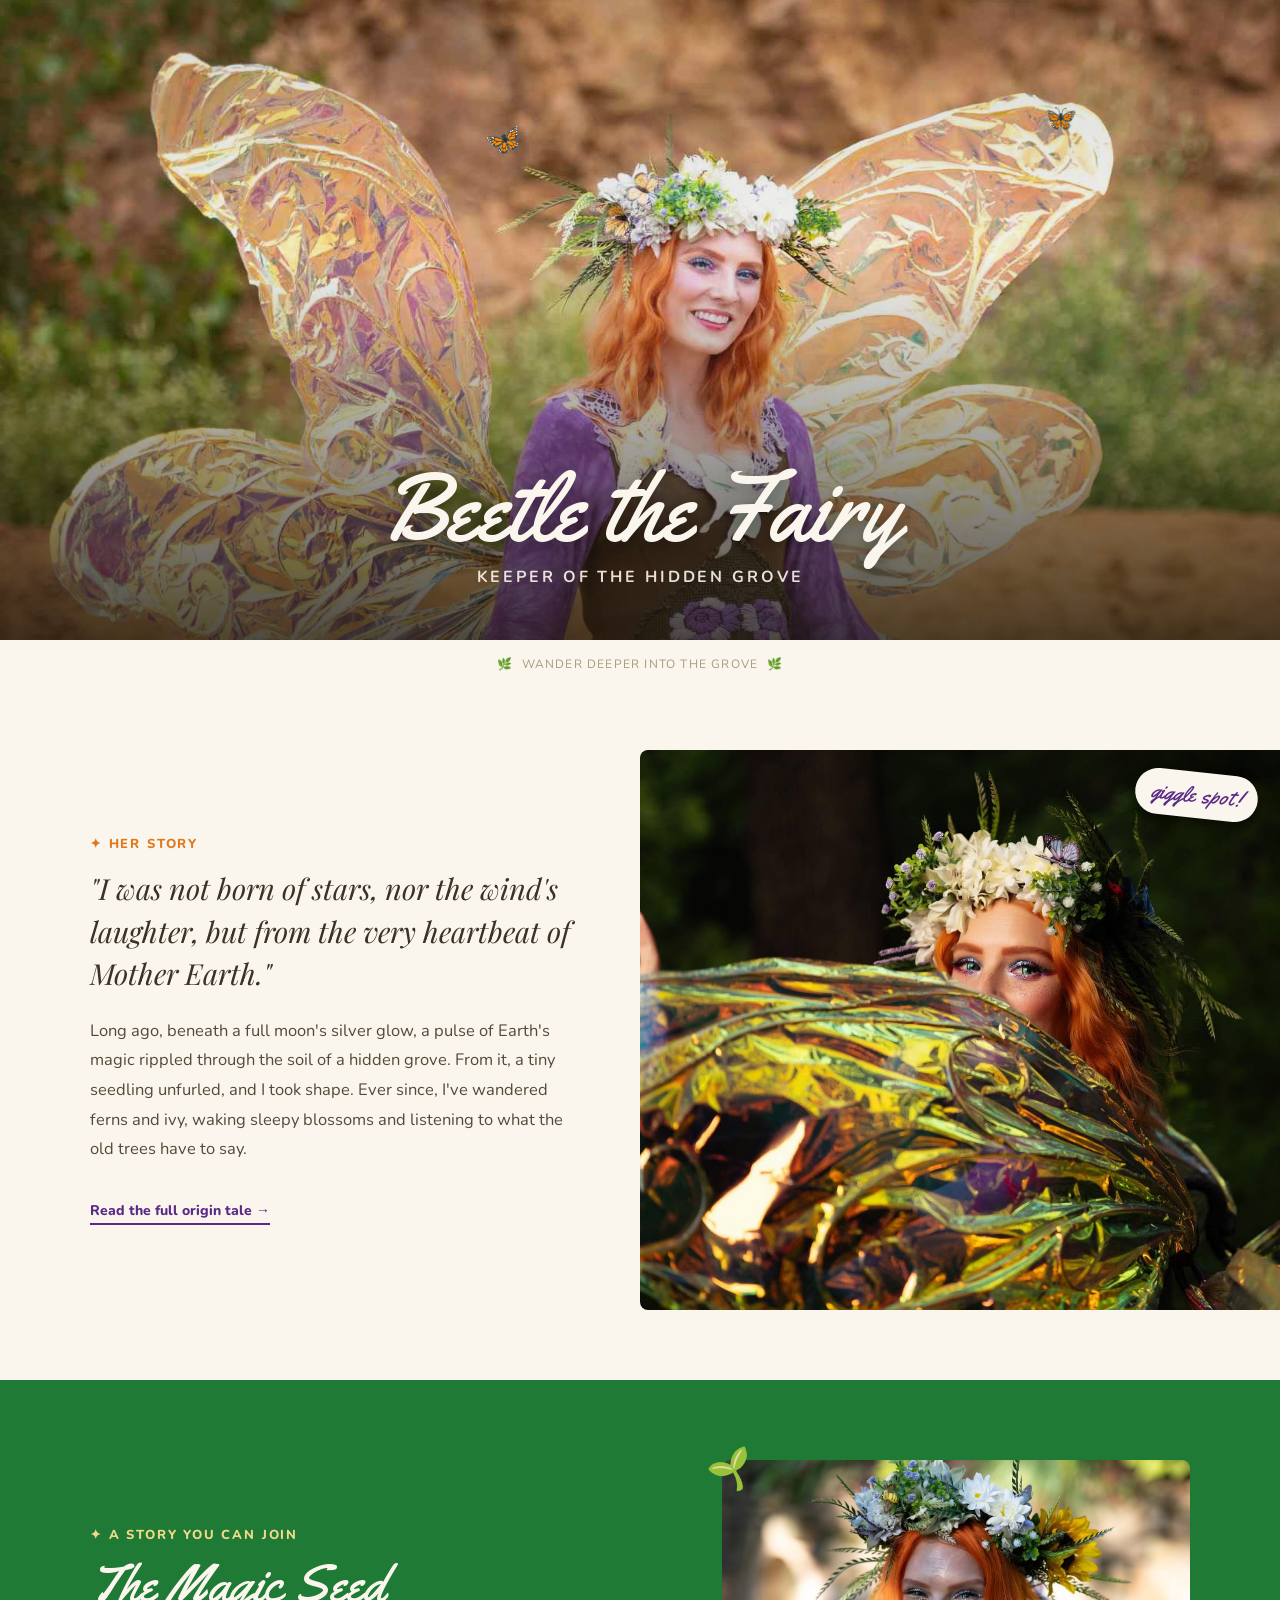
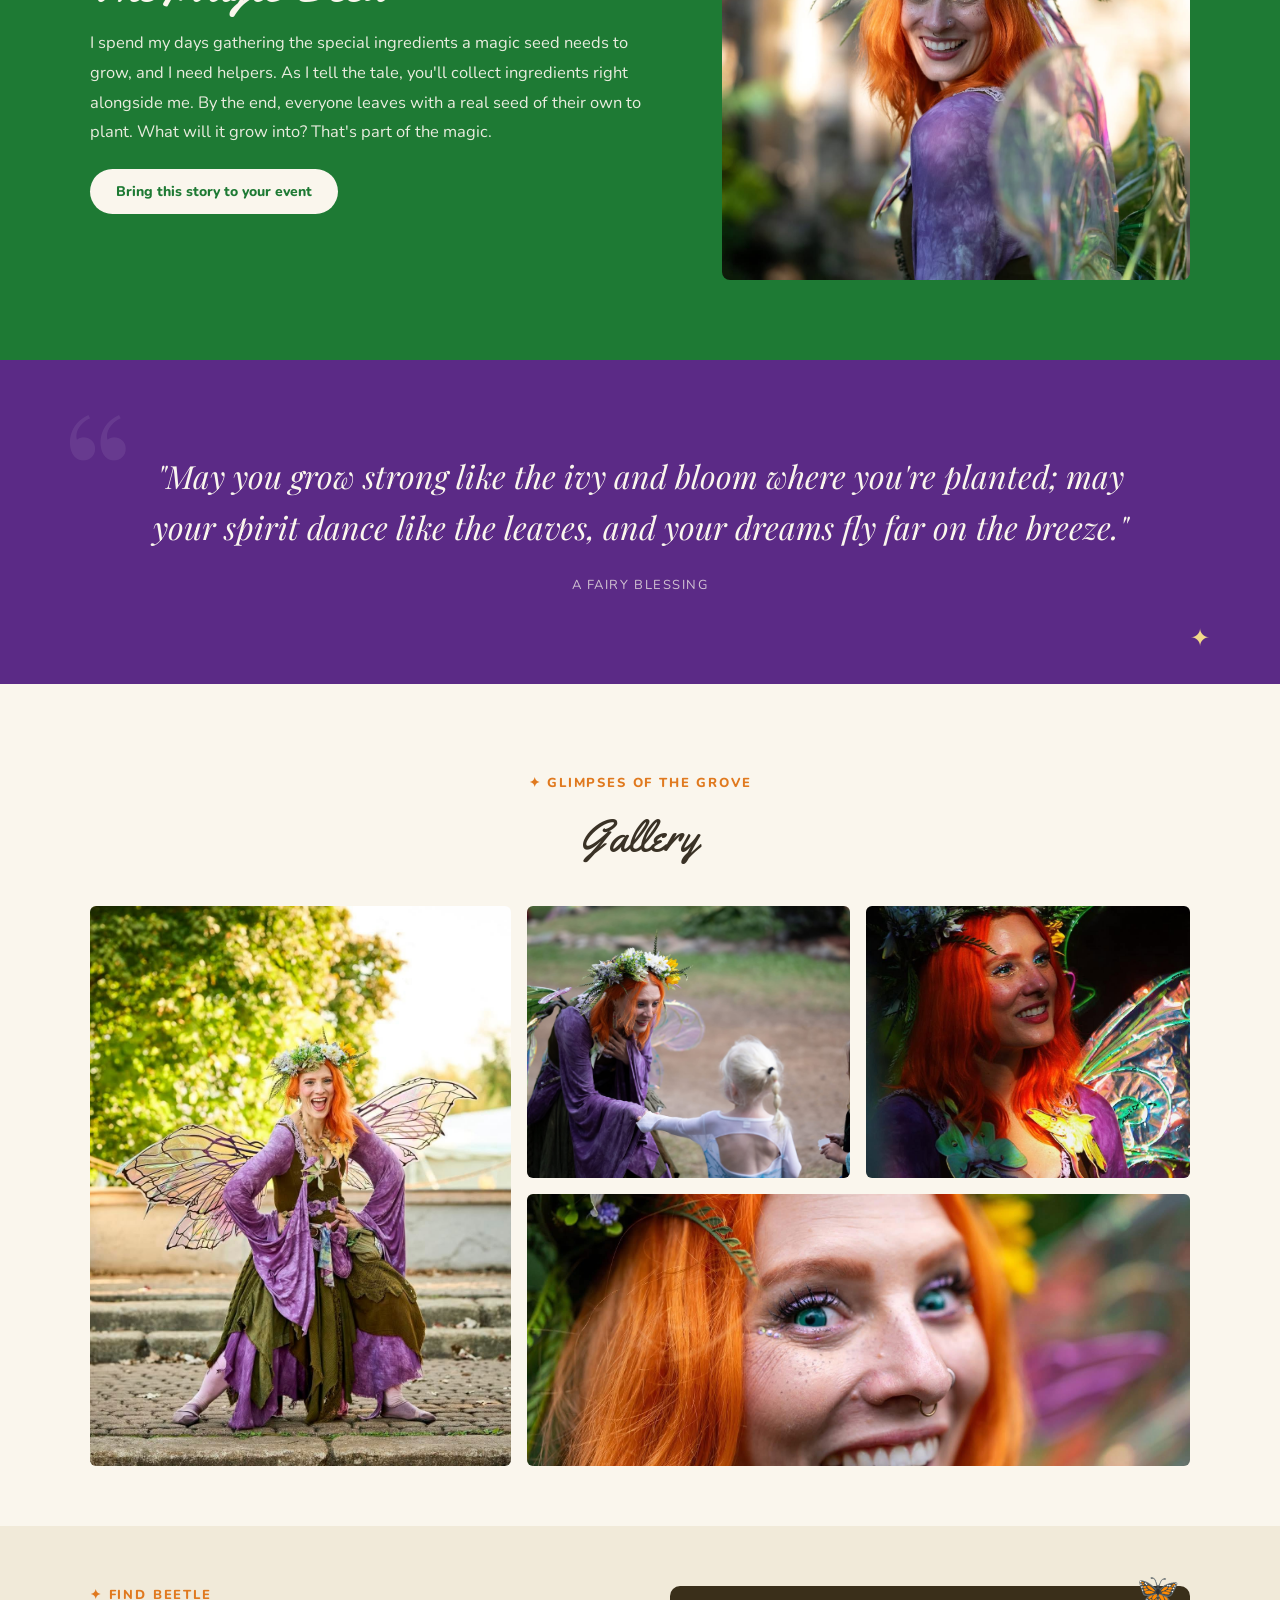
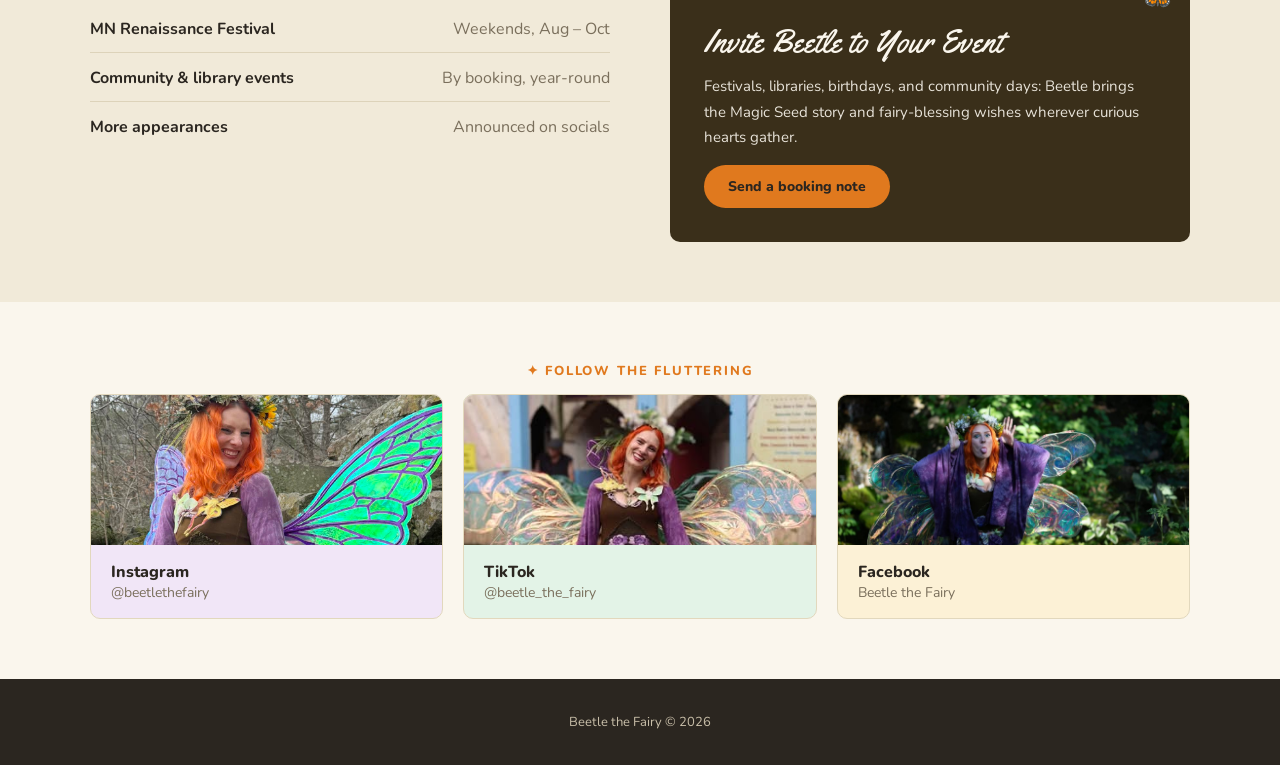
==== commit 080b4da9: "Tweaks" ====
--- a/index.html
+++ b/index.html
@@ -14,11 +14,6 @@
 <section class="hero">
   <img class="hero__bg" src="assets/beetle-wings.jpg" alt="Beetle the Fairy among ferns and wings">
   <div class="hero__overlay"></div>
-  <div class="hero__dots">
-    <span class="hero__dot" style="opacity:.9"></span>
-    <span class="hero__dot" style="opacity:.5"></span>
-    <span class="hero__dot" style="opacity:.5"></span>
-  </div>
 
   <div class="butterfly" data-butterfly="1" style="top:120px; left:38%; font-size:30px;">
     <span class="butterfly__inner" style="transform:rotate(-10deg); animation:flutter 7.5s ease-in-out infinite .3s;">🦋</span>
@@ -58,7 +53,9 @@
     <a href="#booking" class="pill pill--cream">Bring this story to your event</a>
   </div>
   <div class="seed__right">
-    <img class="seed__img" src="assets/beetle-side.jpg" alt="Beetle the Fairy telling the Magic Seed story">
+    <div class="seed__imgwrap">
+      <img class="seed__img" src="assets/beetle-side.jpg" alt="Beetle the Fairy telling the Magic Seed story">
+    </div>
     <div class="seed__icon">🌱</div>
   </div>
 </section>
--- a/style.css
+++ b/style.css
@@ -135,21 +135,6 @@
   inset: 0;
   background: linear-gradient(180deg, rgba(20,15,5,.15) 0%, rgba(20,15,5,.05) 40%, rgba(20,15,5,.75) 100%);
 }
-.hero__dots {
-  position: absolute;
-  top: 28px;
-  left: 0;
-  right: 0;
-  display: flex;
-  justify-content: center;
-  gap: 22px;
-}
-.hero__dot {
-  width: 7px;
-  height: 7px;
-  border-radius: 50%;
-  background: var(--cream);
-}
 .hero__text {
   position: absolute;
   bottom: 52px;
@@ -204,7 +189,7 @@
   color: var(--muted-1);
   margin-top: 22px;
 }
-.story__right { position: relative; overflow: hidden; }
+.story__right { position: relative; overflow: hidden; border-radius: 8px 0 0 8px; }
 .story__img {
   width: 100%;
   height: 560px;
@@ -246,7 +231,15 @@
 .seed__body { font-size: 16.5px; line-height: 1.8; opacity: .92; margin: 0; }
 .seed__left .pill { margin-top: 22px; }
 .seed__right { position: relative; }
-.seed__img { width: 100%; height: 420px; object-fit: cover; border-radius: 8px; }
+.seed__imgwrap { overflow: hidden; border-radius: 8px; }
+.seed__img {
+  width: 100%;
+  height: 420px;
+  object-fit: cover;
+  object-position: 50% 20%;
+  transition: transform .5s ease;
+}
+.seed__imgwrap:hover .seed__img { transform: scale(1.04) rotate(-1deg); }
 .seed__icon {
   position: absolute;
   top: -14px;
@@ -519,8 +512,8 @@
   .find {
     grid-template-columns: 1fr;
   }
-  .story__left { padding: 0 24px 32px; }
-  .story__right { order: -1; }
+  .story__left { padding: 24px 24px 32px; }
+  .story__right { order: -1; border-radius: 0; }
   .story__img { height: 320px; }
 
   .seed { padding: 48px 24px; gap: 32px; }
